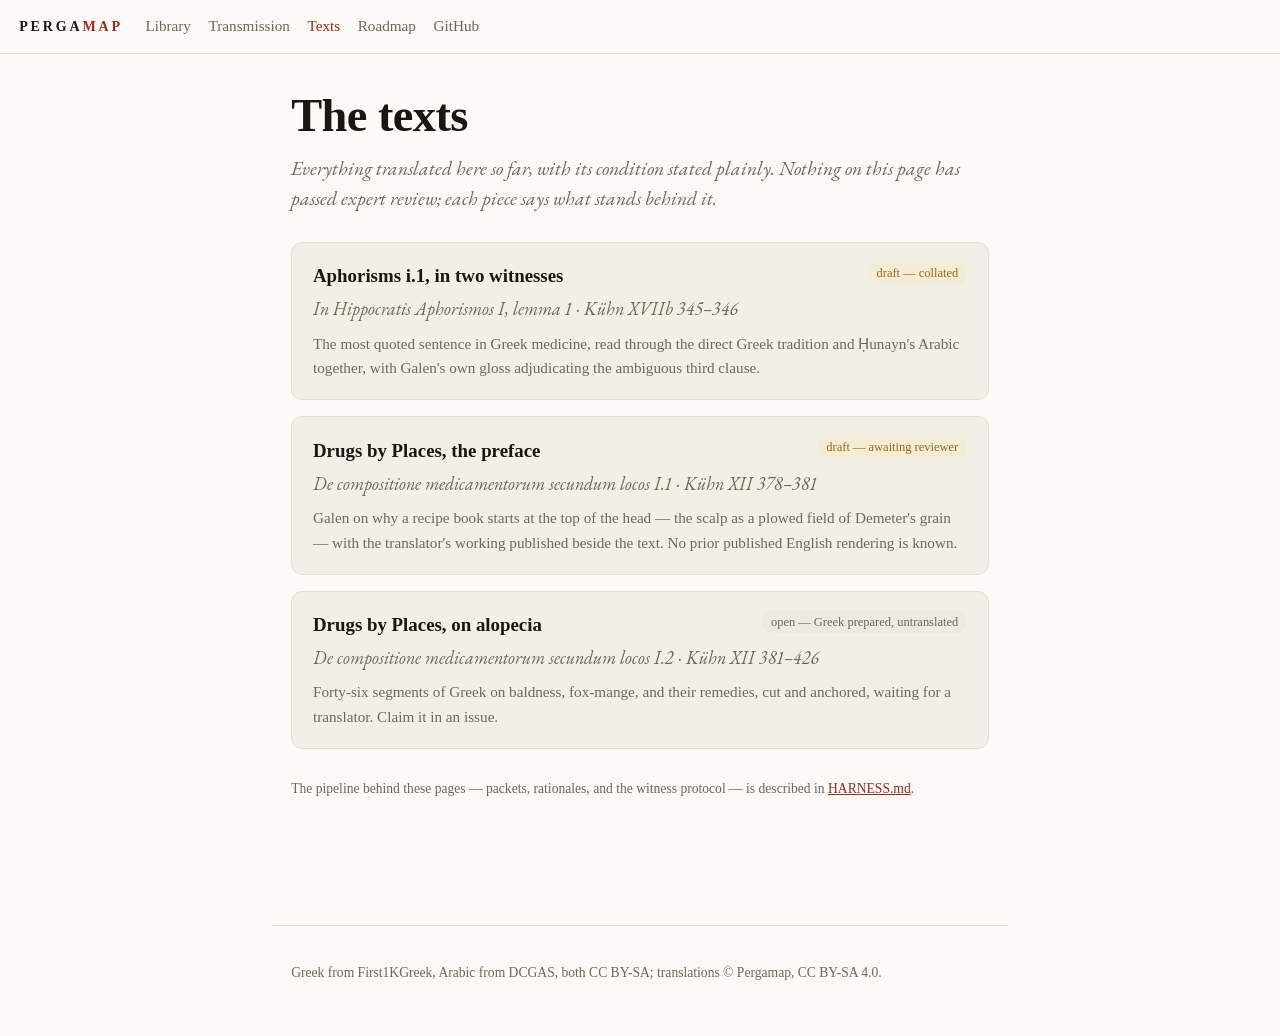
==== translations/index.html @ 4eed535f "The edition redesign: EB Garamond and Amiri, rubrication, the shelf, the margin apparatus, and one l" ====
<!DOCTYPE html>
<html lang="en">
<head>
<meta charset="utf-8">
<meta name="viewport" content="width=device-width, initial-scale=1">
<title>The texts — Pergamap</title>
<meta name="description" content="Every passage of Galen published on Pergamap: the collated Aphorisms verse and the source-pinned draft packets, each with its status stated plainly.">
<meta property="og:title" content="The texts — Pergamap">
<meta property="og:description" content="What has actually been translated here, and in what state.">
<meta property="og:type" content="website">
<meta property="og:site_name" content="Pergamap">
<link rel="canonical" href="https://pergamap.com/translations/">
<link rel="icon" href="/favicon.svg" type="image/svg+xml">
<link rel="stylesheet" href="../style.css">
</head>
<body>
<header class="site">
  <a class="brand" href="../index.html">Perga<span>map</span></a>
  <nav aria-label="Primary">
    <a href="../library.html">Library</a>
    <a href="../transmission.html">Transmission</a>
    <a href="index.html" class="here" aria-current="page">Texts</a>
    <a href="../roadmap.html">Roadmap</a>
    <a href="https://github.com/posix4e/pergamap">GitHub</a>
  </nav>
</header>
<main>
  <h1>The texts</h1>
  <p class="lead">Everything translated here so far, with its condition stated plainly. Nothing on this page has passed expert review; each piece says what stands behind it.</p>

  <div class="textlist">
    <a class="textcard" href="aphorisms-1-1.html">
      <span class="chip partial">draft — collated</span>
      <h3>Aphorisms i.1, in two witnesses</h3>
      <span class="lat">In Hippocratis Aphorismos I, lemma 1 · Kühn XVIIb 345–346</span>
      <p>The most quoted sentence in Greek medicine, read through the direct Greek tradition and Ḥunayn's Arabic together, with Galen's own gloss adjudicating the ambiguous third clause.</p>
    </a>
    <a class="textcard" href="chunk.html?id=cml-1-1">
      <span class="chip partial">draft — awaiting reviewer</span>
      <h3>Drugs by Places, the preface</h3>
      <span class="lat">De compositione medicamentorum secundum locos I.1 · Kühn XII 378–381</span>
      <p>Galen on why a recipe book starts at the top of the head — the scalp as a plowed field of Demeter's grain — with the translator's working published beside the text. No prior published English rendering is known.</p>
    </a>
    <a class="textcard" href="chunk.html?id=cml-1-2">
      <span class="chip unknown">open — Greek prepared, untranslated</span>
      <h3>Drugs by Places, on alopecia</h3>
      <span class="lat">De compositione medicamentorum secundum locos I.2 · Kühn XII 381–426</span>
      <p>Forty-six segments of Greek on baldness, fox-mange, and their remedies, cut and anchored, waiting for a translator. Claim it in an issue.</p>
    </a>
  </div>

  <p class="crumb">The pipeline behind these pages — packets, rationales, and the witness protocol — is described in <a href="https://github.com/posix4e/pergamap/blob/main/HARNESS.md">HARNESS.md</a>.</p>
</main>
<footer class="site">
  <p>Greek from First1KGreek, Arabic from DCGAS, both CC BY-SA; translations © Pergamap, CC BY-SA 4.0.</p>
</footer>
</body>
</html>
---- style.css ----
@font-face {
  font-family: 'Amiri';
  font-style: normal;
  font-weight: 400;
  font-display: swap;
  src: url('assets/fonts/Amiri-400-arabic.woff2') format('woff2');
  unicode-range: U+0600-06FF, U+0750-077F, U+0870-088E, U+0890-0891, U+0897-08E1, U+08E3-08FF, U+200C-200E, U+2010-2011, U+204F, U+2E41, U+FB50-FDFF, U+FE70-FE74, U+FE76-FEFC, U+102E0-102FB, U+10E60-10E7E, U+10EC2-10EC4, U+10EFC-10EFF, U+1EE00-1EE03, U+1EE05-1EE1F, U+1EE21-1EE22, U+1EE24, U+1EE27, U+1EE29-1EE32, U+1EE34-1EE37, U+1EE39, U+1EE3B, U+1EE42, U+1EE47, U+1EE49, U+1EE4B, U+1EE4D-1EE4F, U+1EE51-1EE52, U+1EE54, U+1EE57, U+1EE59, U+1EE5B, U+1EE5D, U+1EE5F, U+1EE61-1EE62, U+1EE64, U+1EE67-1EE6A, U+1EE6C-1EE72, U+1EE74-1EE77, U+1EE79-1EE7C, U+1EE7E, U+1EE80-1EE89, U+1EE8B-1EE9B, U+1EEA1-1EEA3, U+1EEA5-1EEA9, U+1EEAB-1EEBB, U+1EEF0-1EEF1;
}

@font-face {
  font-family: 'EB Garamond';
  font-style: italic;
  font-weight: 400;
  font-display: swap;
  src: url('assets/fonts/EBGaramond-400i-greek-ext.woff2') format('woff2');
  unicode-range: U+1F00-1FFF;
}

@font-face {
  font-family: 'EB Garamond';
  font-style: italic;
  font-weight: 400;
  font-display: swap;
  src: url('assets/fonts/EBGaramond-400i-greek.woff2') format('woff2');
  unicode-range: U+0370-0377, U+037A-037F, U+0384-038A, U+038C, U+038E-03A1, U+03A3-03FF;
}

@font-face {
  font-family: 'EB Garamond';
  font-style: italic;
  font-weight: 400;
  font-display: swap;
  src: url('assets/fonts/EBGaramond-400i-latin.woff2') format('woff2');
  unicode-range: U+0000-00FF, U+0131, U+0152-0153, U+02BB-02BC, U+02C6, U+02DA, U+02DC, U+0304, U+0308, U+0329, U+2000-206F, U+20AC, U+2122, U+2191, U+2193, U+2212, U+2215, U+FEFF, U+FFFD;
}

@font-face {
  font-family: 'EB Garamond';
  font-style: normal;
  font-weight: 400;
  font-display: swap;
  src: url('assets/fonts/EBGaramond-400-greek-ext.woff2') format('woff2');
  unicode-range: U+1F00-1FFF;
}

@font-face {
  font-family: 'EB Garamond';
  font-style: normal;
  font-weight: 400;
  font-display: swap;
  src: url('assets/fonts/EBGaramond-400-greek.woff2') format('woff2');
  unicode-range: U+0370-0377, U+037A-037F, U+0384-038A, U+038C, U+038E-03A1, U+03A3-03FF;
}

@font-face {
  font-family: 'EB Garamond';
  font-style: normal;
  font-weight: 400;
  font-display: swap;
  src: url('assets/fonts/EBGaramond-400-latin.woff2') format('woff2');
  unicode-range: U+0000-00FF, U+0131, U+0152-0153, U+02BB-02BC, U+02C6, U+02DA, U+02DC, U+0304, U+0308, U+0329, U+2000-206F, U+20AC, U+2122, U+2191, U+2193, U+2212, U+2215, U+FEFF, U+FFFD;
}

@font-face {
  font-family: 'EB Garamond';
  font-style: normal;
  font-weight: 500;
  font-display: swap;
  src: url('assets/fonts/EBGaramond-500-greek-ext.woff2') format('woff2');
  unicode-range: U+1F00-1FFF;
}

@font-face {
  font-family: 'EB Garamond';
  font-style: normal;
  font-weight: 500;
  font-display: swap;
  src: url('assets/fonts/EBGaramond-500-greek.woff2') format('woff2');
  unicode-range: U+0370-0377, U+037A-037F, U+0384-038A, U+038C, U+038E-03A1, U+03A3-03FF;
}

@font-face {
  font-family: 'EB Garamond';
  font-style: normal;
  font-weight: 500;
  font-display: swap;
  src: url('assets/fonts/EBGaramond-500-latin.woff2') format('woff2');
  unicode-range: U+0000-00FF, U+0131, U+0152-0153, U+02BB-02BC, U+02C6, U+02DA, U+02DC, U+0304, U+0308, U+0329, U+2000-206F, U+20AC, U+2122, U+2191, U+2193, U+2212, U+2215, U+FEFF, U+FFFD;
}

@font-face {
  font-family: 'EB Garamond';
  font-style: normal;
  font-weight: 600;
  font-display: swap;
  src: url('assets/fonts/EBGaramond-600-greek-ext.woff2') format('woff2');
  unicode-range: U+1F00-1FFF;
}

@font-face {
  font-family: 'EB Garamond';
  font-style: normal;
  font-weight: 600;
  font-display: swap;
  src: url('assets/fonts/EBGaramond-600-greek.woff2') format('woff2');
  unicode-range: U+0370-0377, U+037A-037F, U+0384-038A, U+038C, U+038E-03A1, U+03A3-03FF;
}

@font-face {
  font-family: 'EB Garamond';
  font-style: normal;
  font-weight: 600;
  font-display: swap;
  src: url('assets/fonts/EBGaramond-600-latin.woff2') format('woff2');
  unicode-range: U+0000-00FF, U+0131, U+0152-0153, U+02BB-02BC, U+02C6, U+02DA, U+02DC, U+0304, U+0308, U+0329, U+2000-206F, U+20AC, U+2122, U+2191, U+2193, U+2212, U+2215, U+FEFF, U+FFFD;
}
:root {
  --bg: #fbfaf6;
  --bg2: #f2efe7;
  --text: #1a1713;
  --muted: #6f6759;
  --accent: #9e2b1e;
  --accent-soft: #f6e3dd;
  --border: #e4dfd2;
  --good: #2c6e49;
  --good-soft: #e2efe7;
  --warn: #96690e;
  --warn-soft: #f5ecd7;
  --none: #9e2b1e;
  --none-soft: #f6e3dd;
  --unk: #6f6759;
  --unk-soft: #edeae1;
  --serif: 'EB Garamond', 'Iowan Old Style', Palatino, Georgia, serif;
  --sans: var(--sans);
  --arabic: 'Amiri', var(--arabic);
}
@media (prefers-color-scheme: dark) {
  :root {
    --bg: #1b1916;
    --bg2: #232019;
    --text: #e9e4da;
    --muted: #a39c8f;
    --accent: #e0785f;
    --accent-soft: #3a241e;
    --border: #38332a;
    --good: #7fc8a0;
    --good-soft: #22352b;
    --warn: #e0b45f;
    --warn-soft: #382f1c;
    --none: #e0785f;
    --none-soft: #3a241e;
    --unk: #a39c8f;
    --unk-soft: #2a2822;
  }
}
* { box-sizing: border-box; }
body {
  margin: 0;
  background: var(--bg);
  color: var(--text);
  font-family: var(--serif);
  line-height: 1.62;
  font-size: 18px;
  font-variant-numeric: oldstyle-nums proportional-nums;
  -webkit-font-smoothing: antialiased;
}
header.site {
  border-bottom: 1px solid var(--border);
  padding: 0.9rem 1.2rem;
  display: flex; flex-wrap: wrap; align-items: baseline; gap: 0.4rem 1.4rem;
}
header.site .brand {
  font-family: var(--serif); font-weight: 600; font-variant-caps: small-caps;
  letter-spacing: 0.14em; font-size: 1.28rem; line-height: 1;
  color: var(--text); text-decoration: none; text-transform: lowercase;
}
header.site .brand span { color: var(--accent); }
header.site nav { display: flex; flex-wrap: wrap; gap: 1.1rem; font-size: 0.95rem;
  font-family: var(--sans); }
header.site nav a { color: var(--muted); text-decoration: none; }
header.site nav a:hover, header.site nav a.here { color: var(--accent); }
a:focus-visible, button:focus-visible, input:focus-visible, summary:focus-visible {
  outline: 3px solid var(--accent); outline-offset: 3px;
}
main { max-width: 46rem; margin: 0 auto; padding: 2.2rem 1.2rem 4rem; }
main.wide { max-width: 72rem; }
h1 { font-size: clamp(2.1rem, 4.5vw, 2.9rem); font-weight: 550; line-height: 1.12; letter-spacing: -0.012em; margin: 0 0 0.7rem; text-wrap: balance; }
h2 { font-size: 1.45rem; font-weight: 560; line-height: 1.2; margin-top: 2.4rem; }
h3 { font-size: 1.1rem; }
a { color: var(--accent); }
p.lead { font-size: 1.22rem; font-style: italic; color: var(--muted); margin-top: 0; line-height: 1.55; text-wrap: pretty; }
.stats { display: grid; grid-template-columns: repeat(auto-fit, minmax(150px, 1fr)); gap: 0.8rem; margin: 1.8rem 0; }
.stat { background: var(--bg2); border: 1px solid var(--border); border-radius: 8px; padding: 0.9rem 1rem; }
.stat b { display: block; font-size: 1.7rem; line-height: 1.2; color: var(--accent); }
.stat span { font-size: 0.85rem; color: var(--muted);
  font-family: var(--sans); }
.card { background: var(--bg2); border: 1px solid var(--border); border-radius: 10px; padding: 1.2rem 1.4rem; margin: 1.4rem 0; }
.card h3 { margin-top: 0; }
.chip { display: inline-block; padding: 0.1rem 0.55rem; border-radius: 99px; font-size: 0.78rem;
  font-family: var(--sans); white-space: nowrap; }
.chip.none { background: var(--none-soft); color: var(--none); }
.chip.full { background: var(--good-soft); color: var(--good); }
.chip.partial { background: var(--warn-soft); color: var(--warn); }
.chip.unknown { background: var(--unk-soft); color: var(--unk); }
.conf { font-size: 0.72rem; color: var(--muted); font-family: var(--sans); }
/* corpus table */
.controls { display: flex; flex-wrap: wrap; gap: 0.6rem; margin: 1.2rem 0;
  font-family: var(--sans); }
.controls input[type=search] {
  flex: 1 1 220px; padding: 0.45rem 0.7rem; border: 1px solid var(--border); border-radius: 8px;
  background: var(--bg2); color: var(--text); font-size: 0.95rem;
}
.controls button {
  padding: 0.4rem 0.8rem; border: 1px solid var(--border); border-radius: 99px;
  background: var(--bg2); color: var(--muted); font-size: 0.85rem; cursor: pointer;
}
.controls button.on { background: var(--accent); border-color: var(--accent); color: var(--bg); }
.tablewrap { overflow: auto; max-height: 78vh; border: 1px solid var(--border); border-radius: 10px; }
table { border-collapse: collapse; width: 100%; min-width: 760px; font-size: 0.95rem; }
caption { text-align: left; padding: 0.7rem 0.9rem; color: var(--muted); background: var(--bg2);
  font-family: var(--sans); font-size: 0.85rem; }
th { position: sticky; top: 0; z-index: 2; text-align: left; font-family: var(--sans);
  font-size: 0.78rem; text-transform: uppercase; letter-spacing: 0.05em; color: var(--muted);
  padding: 0.7rem 0.9rem; border-bottom: 1px solid var(--border); background: var(--bg2); }
td { padding: 0.65rem 0.9rem; border-bottom: 1px solid var(--border); vertical-align: top; font-variant-numeric: tabular-nums lining-nums; }
tr:last-child td { border-bottom: none; }
tr.catalogue-highlight td { background: var(--accent-soft); }
td .lat { color: var(--muted); font-style: italic; font-size: 0.88rem; }
td .ref { color: var(--muted); font-size: 0.82rem; display: block; margin-top: 0.15rem; }
.bbaw-other { min-width: 22rem; color: var(--muted); font-size: 0.82rem; }
/* translation page */
.pair { display: grid; grid-template-columns: 1fr 1fr; gap: 1.2rem 2rem; margin: 1.6rem 0; }
@media (max-width: 720px) { .pair { grid-template-columns: 1fr; } }
.grc { font-size: 1.02rem; line-height: 1.75; }
.grc .kp { color: var(--accent); font-size: 0.75rem; font-family: var(--sans); user-select: none; }
.eng { line-height: 1.7; }
.notes li { margin-bottom: 0.7rem; }
.crumb { font-size: 0.85rem; color: var(--muted);
  font-family: var(--sans); }
footer.site { border-top: 1px solid var(--border); margin-top: 3rem; padding: 1.4rem 1.2rem 2.4rem;
  color: var(--muted); font-size: 0.85rem; max-width: 46rem; margin-left: auto; margin-right: auto; }
.notice { border-left: 3px solid var(--accent); padding: 0.2rem 0 0.2rem 1rem; color: var(--muted); margin: 1.6rem 0; }
.medical-warning { background: var(--warn-soft); border-color: var(--warn); color: var(--text); padding: 0.65rem 1rem; }
.medical-warning p { margin: 0; }
.error { color: var(--none); }
.feature { background: var(--bg2); border: 1px solid var(--border); border-radius: 12px; padding: 1.4rem 1.6rem; margin: 2rem 0; }
.feature-kicker { font-family: var(--sans);
  font-size: 0.78rem; text-transform: uppercase; letter-spacing: 0.08em; color: var(--accent); margin: 0 0 0.2rem; }
.feature-h { margin: 0 0 0.7rem; font-size: 1.4rem; line-height: 1.25; }
.feature p { margin: 0.6rem 0 0; }
details.trace { margin: 0.4rem 0 0; font-size: 0.88rem; color: var(--muted); }
details.trace summary { cursor: pointer; color: var(--accent);
  font-family: var(--sans); font-size: 0.8rem; }
details.trace div { border-left: 3px solid var(--border); padding: 0.3rem 0 0.3rem 0.9rem;
  margin-top: 0.4rem; white-space: pre-wrap; }
.eng .todo { color: var(--muted); font-style: italic; }
.seg-note { font-size: 0.88rem; color: var(--muted); margin-top: 0.4rem; }
.witnesses { display: grid; grid-template-columns: 1fr 1fr; gap: 1.2rem 1.6rem; margin: 1.6rem 0; }
@media (max-width: 720px) { .witnesses { grid-template-columns: 1fr; } }
.wit { background: var(--bg2); border: 1px solid var(--border); border-radius: 10px; padding: 1rem 1.2rem; }
.wit h3 { margin: 0 0 0.2rem; font-size: 1rem; }
.wit .prov, .prov { font-size: 0.8rem; color: var(--muted);
  font-family: var(--sans); margin-bottom: 0.7rem; }
.grc, .ara { font-size: 1.12rem; line-height: 1.8; }
.ara { font-size: 1.28rem; line-height: 2.05; }
.ara { direction: rtl; text-align: right; font-family: var(--arabic); }
.translit { font-size: 0.9rem; color: var(--muted); font-style: italic; margin-top: 0.5rem; line-height: 1.6; }
.verdict { background: var(--accent-soft); border-left: 3px solid var(--accent); border-radius: 0 8px 8px 0; padding: 1rem 1.2rem; margin: 1.8rem 0; }
.translation-label { margin-bottom: 0.3rem; }
.eng-final { font-size: 1.25rem; line-height: 1.7; margin: 0.4rem 0; }
.crux { background: var(--good-soft); border: 1px solid var(--border); border-radius: 10px; padding: 1rem 1.2rem; margin: 1.4rem 0; }
.crux b { color: var(--good); }

/* transmission map */
main.map-page { max-width: 92rem; }
.map-page > h1 { font-size: clamp(2.35rem, 5vw, 4.6rem); max-width: 13ch; letter-spacing: -0.035em; }
.map-page > .lead { max-width: 65rem; }
.eyebrow, .context-relation {
  margin: 0 0 0.35rem; color: var(--accent); font: 700 0.72rem/1.3 var(--sans);
  letter-spacing: 0.11em; text-transform: uppercase;
}
.map-stats { max-width: 68rem; }
.map-key {
  display: flex; flex-wrap: wrap; gap: 0.65rem 1.35rem; align-items: center; margin: 1.2rem 0 1.8rem;
  color: var(--muted); font: 0.78rem/1.4 var(--sans);
}
.map-key span { display: inline-flex; align-items: center; gap: 0.45rem; }
.key-line { width: 2.2rem; border-top: 2px solid var(--accent); }
.key-line.uncertainty { border-top-style: dashed; }
.key-line.influence { border-top-style: dashed; border-color: var(--muted); }
.key-dot { width: 0.65rem; height: 0.65rem; border-radius: 50%; background: var(--good); }
.map-explorer {
  margin: 2rem 0 3.5rem; border: 1px solid var(--border); border-radius: 16px; background: var(--bg2); overflow: hidden;
  box-shadow: 0 18px 60px color-mix(in srgb, var(--text) 7%, transparent);
}
.map-controls {
  display: grid; grid-template-columns: minmax(15rem, 1fr) minmax(15rem, 1.2fr); gap: 0.55rem 1.5rem; align-items: end;
  padding: 1.2rem 1.35rem; border-bottom: 1px solid var(--border); background: var(--bg);
}
.map-controls h2 { margin: 0; }
.map-controls p { margin: 0.2rem 0 0; }
.search-label { color: var(--muted); font: 600 0.78rem/1.2 var(--sans); }
.map-controls input[type=search] {
  grid-column: 2; width: 100%; padding: 0.68rem 0.8rem; border: 1px solid var(--border); border-radius: 9px;
  background: var(--bg2); color: var(--text); font-size: 1rem;
}
.controls.compact { grid-column: 1 / -1; margin: 0.35rem 0 0; }
.map-workspace { display: grid; grid-template-columns: minmax(16rem, 20rem) minmax(0, 1fr); min-height: 42rem; }
.map-index { border-right: 1px solid var(--border); background: var(--bg); }
.map-list { max-height: 52rem; overflow-y: auto; padding: 0.65rem; scrollbar-color: var(--border) transparent; }
.map-list-item {
  display: block; width: 100%; padding: 0.72rem 0.75rem; border: 1px solid transparent; border-radius: 9px; text-align: left;
  background: transparent; color: var(--text); cursor: pointer; font: inherit;
}
.map-list-item:hover { background: var(--bg2); border-color: var(--border); }
.map-list-item.selected { background: var(--accent-soft); border-color: color-mix(in srgb, var(--accent) 38%, var(--border)); }
.map-list-item strong { display: block; font-size: 0.92rem; line-height: 1.25; }
.map-list-latin { display: block; margin-top: 0.12rem; color: var(--muted); font-size: 0.78rem; font-style: italic; line-height: 1.3; }
.map-list-badges { display: flex; flex-wrap: wrap; gap: 0.3rem; margin-top: 0.45rem; }
.mini-badge, .local-marker {
  display: inline-flex; width: fit-content; padding: 0.08rem 0.42rem; border-radius: 99px; color: var(--muted); background: var(--unk-soft);
  font: 600 0.65rem/1.4 var(--sans);
}
.mini-badge.arabic { color: var(--accent); background: var(--accent-soft); }
.mini-badge.later { color: var(--good); background: var(--good-soft); }
.mini-badge.quiet { font-weight: 400; }
.empty-map { padding: 0.8rem; color: var(--muted); font-size: 0.9rem; }
.map-branch { min-width: 0; padding: 1.35rem; }
.branch-heading { display: flex; justify-content: space-between; gap: 1rem 2rem; align-items: flex-start; }
.branch-heading h2 { margin: 0; font-size: clamp(1.45rem, 3vw, 2.15rem); }
.branch-subtitle { margin: 0.35rem 0 0; color: var(--muted); font-style: italic; }
.branch-links, .detail-links { display: flex; flex-wrap: wrap; gap: 0.45rem 0.75rem; }
.branch-links { justify-content: flex-end; }
.branch-links a, .detail-links a {
  display: inline-flex; padding: 0.32rem 0.58rem; border: 1px solid var(--border); border-radius: 7px; background: var(--bg);
  font: 600 0.72rem/1.35 var(--sans); text-decoration: none;
}
.transmission-caveat {
  margin: 1.15rem 0 0; padding: 0.75rem 0.9rem; border-left: 4px solid var(--warn); border-radius: 0 8px 8px 0;
  background: var(--warn-soft); color: var(--text); font-size: 0.84rem; line-height: 1.5;
}
.tree-stages {
  display: grid; grid-template-columns: minmax(8rem, 0.75fr) minmax(9rem, 0.9fr) minmax(14rem, 1.35fr) minmax(10rem, 1fr);
  grid-template-areas: "source composition tradition empty" "source composition arabic later";
  gap: 1.1rem 1.25rem; margin-top: 1.7rem; align-items: start;
}
.tree-stage { position: relative; min-width: 0; }
.stage-source { grid-area: source; }
.stage-composition { grid-area: composition; align-self: stretch; }
.stage-tradition { grid-area: tradition; }
.stage-arabic { grid-area: arabic; }
.stage-later { grid-area: later; }
.stage-composition::before, .stage-tradition::before, .stage-arabic::before, .stage-later::before {
  content: ""; position: absolute; left: -1.25rem; top: 2.5rem; width: 1.25rem; border-top: 2px solid var(--accent);
}
.stage-composition::after {
  content: ""; position: absolute; right: -0.65rem; top: 2.5rem; height: calc(50% + 1.25rem); border-right: 2px solid var(--accent);
}
.stage-tradition::before, .stage-arabic::before { left: -1.9rem; width: 1.9rem; }
.stage-arabic::before { border-top-style: dashed; }
.tree-stage > header { min-height: 3.5rem; padding-bottom: 0.7rem; border-bottom: 1px solid var(--border); }
.tree-stage > header span { display: block; color: var(--muted); font: 0.68rem/1.2 var(--sans); }
.tree-stage > header b { font-size: 0.93rem; }
.tree-nodes { position: relative; display: grid; gap: 0.72rem; padding-top: 0.85rem; }
.tree-nodes:has(.tree-node:nth-child(2))::before {
  content: ""; position: absolute; left: -0.52rem; top: 1.55rem; bottom: 1.55rem; border-left: 1px solid var(--accent);
}
.tree-node {
  position: relative; display: flex; flex-direction: column; gap: 0.2rem; width: 100%; min-height: 6.4rem; padding: 0.78rem;
  border: 1px solid var(--border); border-radius: 10px; text-align: left; background: var(--bg); color: var(--text); cursor: pointer;
  font: inherit; box-shadow: 0 4px 18px color-mix(in srgb, var(--text) 5%, transparent);
}
.tree-node::before { content: ""; position: absolute; left: -0.53rem; top: 50%; width: 0.53rem; border-top: 1px solid var(--accent); }
.tree-node:hover { border-color: var(--accent); transform: translateY(-1px); }
.tree-node.selected { border-color: var(--accent); box-shadow: 0 0 0 2px var(--accent-soft); }
.tree-node.arabic { border-left: 4px solid var(--accent); }
.tree-node.route-uncertain { border-top-style: dashed; border-right-style: dashed; border-bottom-style: dashed; }
.tree-node.route-uncertain::before { border-top-style: dashed; }
.tree-node.hebrew { border-left: 4px solid var(--warn); }
.tree-node.latin { border-left: 4px solid var(--good); }
.tree-node.english, .tree-node.german, .tree-node.multilingual { border-left: 4px solid var(--muted); }
.tree-relation { color: var(--accent); font: 700 0.63rem/1.2 var(--sans); text-transform: uppercase; letter-spacing: 0.06em; }
.tree-node strong { font-size: 0.92rem; line-height: 1.25; }
.tree-subtitle { color: var(--muted); font-size: 0.74rem; line-height: 1.3; }
.tree-route {
  margin-top: 0.25rem; padding: 0.3rem 0.4rem; border-radius: 5px; background: var(--accent-soft); color: var(--accent);
  font: 700 0.65rem/1.35 var(--sans);
}
.local-marker { margin-top: auto; color: var(--good); background: var(--good-soft); }
.tree-empty { margin: 0; padding: 0.78rem; border: 1px dashed var(--border); border-radius: 10px; color: var(--muted); font-size: 0.76rem; line-height: 1.4; }
.node-detail {
  display: grid; grid-template-columns: minmax(11rem, 0.7fr) minmax(18rem, 1.6fr) minmax(12rem, 1fr); gap: 0.7rem 1.2rem;
  margin-top: 1.5rem; padding: 1rem 1.15rem; border: 1px solid var(--border); border-radius: 11px; background: var(--bg);
}
.node-detail .eyebrow { grid-column: 1; margin: 0; }
.node-detail h3 { grid-column: 1; margin: 0; }
.node-detail > p:not(.eyebrow) { grid-column: 2; grid-row: 1 / span 2; margin: 0; color: var(--muted); font-size: 0.88rem; }
.node-detail .detail-links { grid-column: 3; grid-row: 1 / span 2; align-content: start; }
.detail-primary { color: var(--bg) !important; background: var(--accent) !important; border-color: var(--accent) !important; }
.context-grid { display: grid; grid-template-columns: repeat(4, minmax(0, 1fr)); gap: 0.85rem; margin: 1.2rem 0 2.5rem; }
.context-card { position: relative; padding: 1rem 1.05rem 1.1rem; border: 1px dashed var(--muted); border-radius: 11px; background: var(--bg2); }
.context-card::before { content: ""; display: block; width: 2.4rem; margin: -1.15rem 0 0.8rem; border-top: 2px dashed var(--muted); }
.context-card h3 { margin: 0; }
.context-card p { font-size: 0.86rem; }
.context-card .context-date { margin: 0.25rem 0 0.65rem; color: var(--muted); font: 0.72rem/1.4 var(--sans); }
.source-grid { display: grid; grid-template-columns: repeat(auto-fit, minmax(15rem, 1fr)); gap: 0.65rem; margin-top: 1rem; }
.source-card { display: flex; flex-direction: column; padding: 0.8rem 0.9rem; border: 1px solid var(--border); border-radius: 9px; background: var(--bg2); text-decoration: none; }
.source-card:hover { border-color: var(--accent); }
.source-card strong { color: var(--text); font-size: 0.84rem; line-height: 1.35; }
.source-card span { margin-top: 0.25rem; color: var(--muted); font: 0.7rem/1.35 var(--sans); }

@media (max-width: 1100px) {
  .tree-stages { grid-template-columns: minmax(0, 1fr); grid-template-areas: "source" "composition" "tradition" "arabic" "later"; gap: 1rem; }
  .stage-composition::after { display: none; }
  .stage-composition::before, .stage-tradition::before, .stage-arabic::before, .stage-later::before {
    left: 1rem; top: -1rem; width: 0; height: 1rem; border-top: 0; border-left: 2px solid var(--accent);
  }
  .stage-arabic::before { border-left-style: dashed; }
  .context-grid { grid-template-columns: repeat(2, minmax(0, 1fr)); }
  .node-detail { grid-template-columns: 1fr 2fr; }
  .node-detail .detail-links { grid-column: 1 / -1; grid-row: auto; }
}
@media (max-width: 760px) {
  main.map-page { padding-top: 1.5rem; }
  .map-controls { grid-template-columns: 1fr; }
  .search-label, .map-controls input[type=search] { grid-column: 1; }
  .map-workspace { grid-template-columns: minmax(0, 1fr); }
  .map-index { border-right: 0; border-bottom: 1px solid var(--border); }
  .map-list { display: flex; gap: 0.5rem; max-height: none; overflow-x: auto; }
  .map-list-item { flex: 0 0 14rem; }
  .branch-heading { display: block; }
  .branch-links { justify-content: flex-start; margin-top: 0.8rem; }
  .node-detail { grid-template-columns: minmax(0, 1fr); }
  .node-detail .eyebrow, .node-detail h3, .node-detail > p:not(.eyebrow), .node-detail .detail-links { grid-column: 1; grid-row: auto; }
  .context-grid { grid-template-columns: 1fr; }
}

/* ---- reading apparatus: Kuhn anchors live in the margin on wide screens ---- */
.kp { color: var(--accent); font-family: var(--sans); font-variant-numeric: tabular-nums lining-nums; }
@media (min-width: 1180px) {
  main.apparatus { max-width: 52rem; }
  main.apparatus .pair, main.apparatus .grc { position: relative; }
  main.apparatus .kp {
    position: absolute; left: -5.6rem; width: 4.6rem; text-align: right;
    font-size: 0.72rem; letter-spacing: 0.02em; padding-top: 0.35em; user-select: none;
  }
}

/* ---- rubricated initial ---- */
.dropcap::first-letter {
  float: left; font-size: 3.1em; line-height: 0.82; padding: 0.04em 0.1em 0 0;
  color: var(--accent); font-weight: 500;
}

/* ---- asterismos divider ---- */
.divider { border: 0; margin: 2.6rem auto 2.2rem; text-align: center; }
.divider::before { content: "\2042"; color: var(--muted); font-size: 1.1rem; letter-spacing: 0.4em; }

/* ---- the shelf: one spine per work ---- */
.shelf-wrap { margin: 2rem 0 0.6rem; }
@media (min-width: 1080px) {
  .shelf-wrap { margin-left: -6rem; margin-right: -6rem; }
}
.shelf {
  display: flex; align-items: flex-end; gap: 2px; flex-wrap: wrap;
  padding: 0 0.2rem 0.55rem; border-bottom: 3px solid var(--text); min-height: 96px;
}
.spine {
  display: inline-block; width: 6px; border-radius: 1.5px 1.5px 0 0;
  background: var(--unk); opacity: 0.92; cursor: pointer;
  transition: transform 120ms ease, opacity 120ms ease;
}
.spine.none { background: var(--accent); }
.spine.partial { background: var(--warn); }
.spine.full { background: var(--good); }
.spine.unknown { background: var(--unk); opacity: 0.55; }
.spine:hover, .spine:focus-visible { transform: translateY(-5px); opacity: 1; }
.shelf-legend {
  display: flex; flex-wrap: wrap; gap: 0.4rem 1.3rem; margin-top: 0.7rem;
  color: var(--muted); font-family: var(--sans); font-size: 0.82rem;
}
.shelf-legend span { display: inline-flex; align-items: center; gap: 0.45rem; }
.shelf-legend i { width: 0.62rem; height: 0.62rem; border-radius: 2px; }
.shelf-legend .k-none { background: var(--accent); }
.shelf-legend .k-partial { background: var(--warn); }
.shelf-legend .k-full { background: var(--good); }
.shelf-legend .k-unknown { background: var(--unk); opacity: 0.55; }
.shelf-caption { margin-top: 1rem; font-size: 1.05rem; }
.shelf-caption b { color: var(--accent); font-weight: 600; }

/* ---- library view tabs ---- */
.viewtabs {
  display: flex; flex-wrap: wrap; gap: 0.4rem; margin: 1.4rem 0 1.6rem;
  border-bottom: 1px solid var(--border); font-family: var(--sans);
}
.viewtabs a {
  padding: 0.5rem 0.95rem 0.6rem; color: var(--muted); text-decoration: none;
  border: 1px solid transparent; border-bottom: 0; border-radius: 9px 9px 0 0;
  font-size: 0.95rem; margin-bottom: -1px;
}
.viewtabs a:hover { color: var(--accent); }
.viewtabs a[aria-selected="true"] {
  color: var(--accent); background: var(--bg); border-color: var(--border);
  border-bottom: 1px solid var(--bg); font-weight: 600;
}
.view[hidden] { display: none; }

/* ---- texts index ---- */
.textlist { display: grid; gap: 1rem; margin: 1.8rem 0; }
.textcard {
  display: block; padding: 1.15rem 1.3rem; border: 1px solid var(--border); border-radius: 11px;
  background: var(--bg2); text-decoration: none; color: var(--text);
}
.textcard:hover { border-color: var(--accent); }
.textcard h3 { margin: 0 0 0.15rem; font-size: 1.18rem; }
.textcard .lat { font-style: italic; color: var(--muted); }
.textcard p { margin: 0.45rem 0 0; color: var(--muted); font-size: 0.95rem; }
.textcard .chip { float: right; margin-left: 0.8rem; }

/* ---- colophon ---- */
.colophon {
  margin-top: 1.1rem; padding-top: 1rem; border-top: 1px solid var(--border);
  font-family: var(--serif); font-style: italic; font-size: 0.92rem;
}
.colophon::before { content: "\2766"; font-style: normal; color: var(--accent); margin-right: 0.55rem; }

@media (prefers-reduced-motion: reduce) {
  .spine, .tree-node { transition: none; }
  .spine:hover { transform: none; }
}
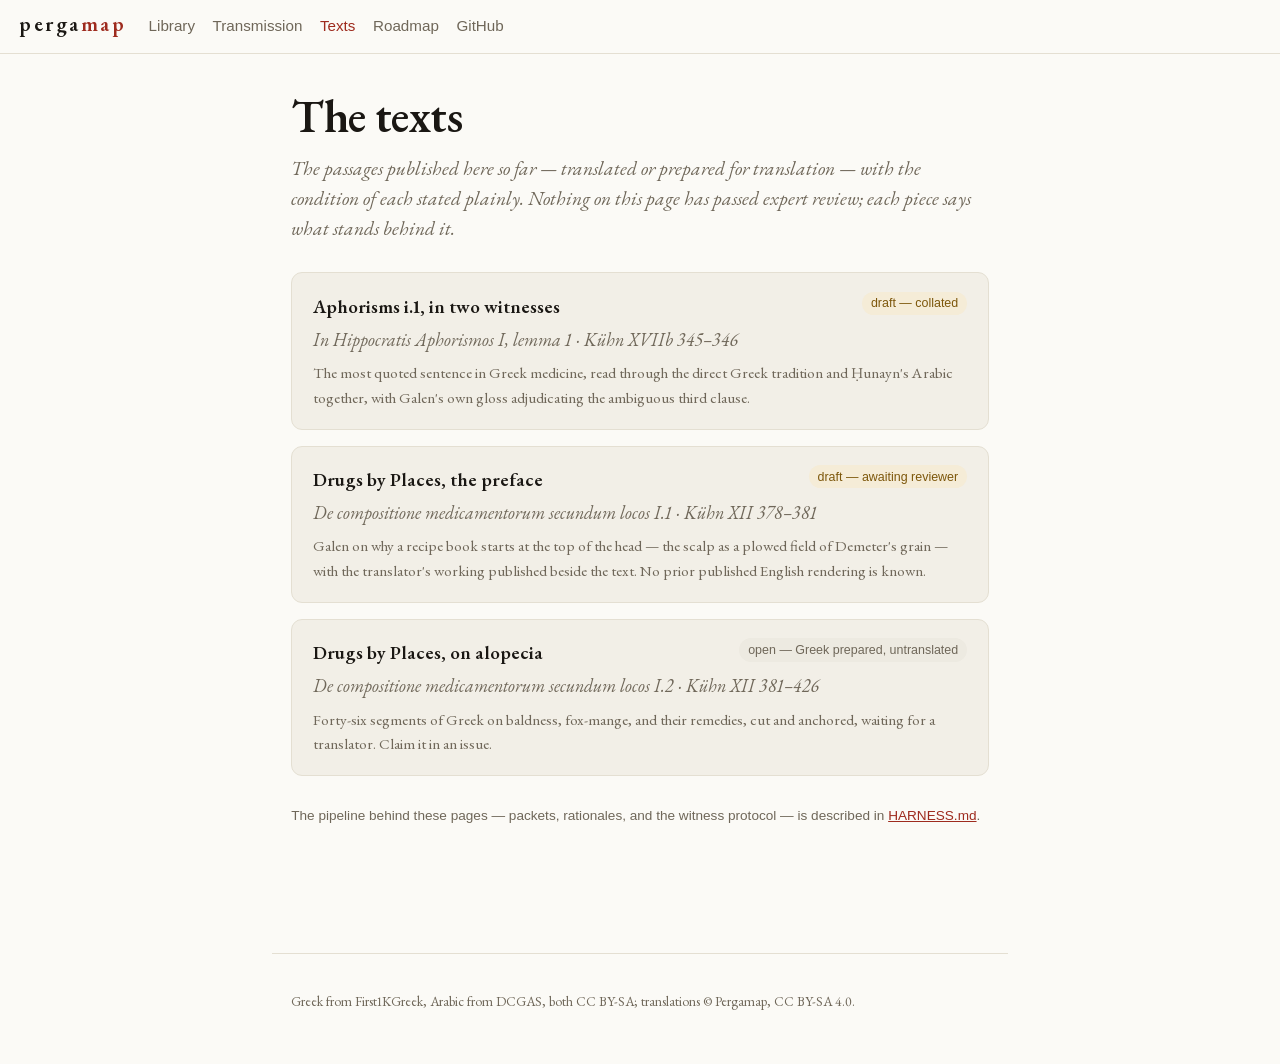
==== commit 71c377d0: "Review fixes: real font weights and stacks, retraction-consistent homepage, precise zcorner claims, " ====
--- a/translations/index.html
+++ b/translations/index.html
@@ -26,7 +26,7 @@
 </header>
 <main>
   <h1>The texts</h1>
-  <p class="lead">Everything translated here so far, with its condition stated plainly. Nothing on this page has passed expert review; each piece says what stands behind it.</p>
+  <p class="lead">The passages published here so far — translated or prepared for translation — with the condition of each stated plainly. Nothing on this page has passed expert review; each piece says what stands behind it.</p>
 
   <div class="textlist">
     <a class="textcard" href="aphorisms-1-1.html">
--- a/style.css
+++ b/style.css
@@ -1,3 +1,131 @@
+@font-face {
+  font-family: 'EB Garamond';
+  font-style: normal;
+  font-weight: 400;
+  font-display: swap;
+  src: url('assets/fonts/EBGaramond-400-greek-ext.woff2') format('woff2');
+  unicode-range: U+1F00-1FFF;
+}
+@font-face {
+  font-family: 'EB Garamond';
+  font-style: normal;
+  font-weight: 400;
+  font-display: swap;
+  src: url('assets/fonts/EBGaramond-400-greek.woff2') format('woff2');
+  unicode-range: U+0370-0377, U+037A-037F, U+0384-038A, U+038C, U+038E-03A1, U+03A3-03FF;
+}
+@font-face {
+  font-family: 'EB Garamond';
+  font-style: normal;
+  font-weight: 400;
+  font-display: swap;
+  src: url('assets/fonts/EBGaramond-400-latin-ext.woff2') format('woff2');
+  unicode-range: U+0100-02BA, U+02BD-02C5, U+02C7-02CC, U+02CE-02D7, U+02DD-02FF, U+0304, U+0308, U+0329, U+1D00-1DBF, U+1E00-1E9F, U+1EF2-1EFF, U+2020, U+20A0-20AB, U+20AD-20C0, U+2113, U+2C60-2C7F, U+A720-A7FF;
+}
+@font-face {
+  font-family: 'EB Garamond';
+  font-style: normal;
+  font-weight: 400;
+  font-display: swap;
+  src: url('assets/fonts/EBGaramond-400-latin.woff2') format('woff2');
+  unicode-range: U+0000-00FF, U+0131, U+0152-0153, U+02BB-02BC, U+02C6, U+02DA, U+02DC, U+0304, U+0308, U+0329, U+2000-206F, U+20AC, U+2122, U+2191, U+2193, U+2212, U+2215, U+FEFF, U+FFFD;
+}
+@font-face {
+  font-family: 'EB Garamond';
+  font-style: normal;
+  font-weight: 500;
+  font-display: swap;
+  src: url('assets/fonts/EBGaramond-500-greek-ext.woff2') format('woff2');
+  unicode-range: U+1F00-1FFF;
+}
+@font-face {
+  font-family: 'EB Garamond';
+  font-style: normal;
+  font-weight: 500;
+  font-display: swap;
+  src: url('assets/fonts/EBGaramond-500-greek.woff2') format('woff2');
+  unicode-range: U+0370-0377, U+037A-037F, U+0384-038A, U+038C, U+038E-03A1, U+03A3-03FF;
+}
+@font-face {
+  font-family: 'EB Garamond';
+  font-style: normal;
+  font-weight: 500;
+  font-display: swap;
+  src: url('assets/fonts/EBGaramond-500-latin-ext.woff2') format('woff2');
+  unicode-range: U+0100-02BA, U+02BD-02C5, U+02C7-02CC, U+02CE-02D7, U+02DD-02FF, U+0304, U+0308, U+0329, U+1D00-1DBF, U+1E00-1E9F, U+1EF2-1EFF, U+2020, U+20A0-20AB, U+20AD-20C0, U+2113, U+2C60-2C7F, U+A720-A7FF;
+}
+@font-face {
+  font-family: 'EB Garamond';
+  font-style: normal;
+  font-weight: 500;
+  font-display: swap;
+  src: url('assets/fonts/EBGaramond-500-latin.woff2') format('woff2');
+  unicode-range: U+0000-00FF, U+0131, U+0152-0153, U+02BB-02BC, U+02C6, U+02DA, U+02DC, U+0304, U+0308, U+0329, U+2000-206F, U+20AC, U+2122, U+2191, U+2193, U+2212, U+2215, U+FEFF, U+FFFD;
+}
+@font-face {
+  font-family: 'EB Garamond';
+  font-style: normal;
+  font-weight: 600;
+  font-display: swap;
+  src: url('assets/fonts/EBGaramond-600-greek-ext.woff2') format('woff2');
+  unicode-range: U+1F00-1FFF;
+}
+@font-face {
+  font-family: 'EB Garamond';
+  font-style: normal;
+  font-weight: 600;
+  font-display: swap;
+  src: url('assets/fonts/EBGaramond-600-greek.woff2') format('woff2');
+  unicode-range: U+0370-0377, U+037A-037F, U+0384-038A, U+038C, U+038E-03A1, U+03A3-03FF;
+}
+@font-face {
+  font-family: 'EB Garamond';
+  font-style: normal;
+  font-weight: 600;
+  font-display: swap;
+  src: url('assets/fonts/EBGaramond-600-latin-ext.woff2') format('woff2');
+  unicode-range: U+0100-02BA, U+02BD-02C5, U+02C7-02CC, U+02CE-02D7, U+02DD-02FF, U+0304, U+0308, U+0329, U+1D00-1DBF, U+1E00-1E9F, U+1EF2-1EFF, U+2020, U+20A0-20AB, U+20AD-20C0, U+2113, U+2C60-2C7F, U+A720-A7FF;
+}
+@font-face {
+  font-family: 'EB Garamond';
+  font-style: normal;
+  font-weight: 600;
+  font-display: swap;
+  src: url('assets/fonts/EBGaramond-600-latin.woff2') format('woff2');
+  unicode-range: U+0000-00FF, U+0131, U+0152-0153, U+02BB-02BC, U+02C6, U+02DA, U+02DC, U+0304, U+0308, U+0329, U+2000-206F, U+20AC, U+2122, U+2191, U+2193, U+2212, U+2215, U+FEFF, U+FFFD;
+}
+@font-face {
+  font-family: 'EB Garamond';
+  font-style: italic;
+  font-weight: 400;
+  font-display: swap;
+  src: url('assets/fonts/EBGaramond-400i-greek-ext.woff2') format('woff2');
+  unicode-range: U+1F00-1FFF;
+}
+@font-face {
+  font-family: 'EB Garamond';
+  font-style: italic;
+  font-weight: 400;
+  font-display: swap;
+  src: url('assets/fonts/EBGaramond-400i-greek.woff2') format('woff2');
+  unicode-range: U+0370-0377, U+037A-037F, U+0384-038A, U+038C, U+038E-03A1, U+03A3-03FF;
+}
+@font-face {
+  font-family: 'EB Garamond';
+  font-style: italic;
+  font-weight: 400;
+  font-display: swap;
+  src: url('assets/fonts/EBGaramond-400i-latin-ext.woff2') format('woff2');
+  unicode-range: U+0100-02BA, U+02BD-02C5, U+02C7-02CC, U+02CE-02D7, U+02DD-02FF, U+0304, U+0308, U+0329, U+1D00-1DBF, U+1E00-1E9F, U+1EF2-1EFF, U+2020, U+20A0-20AB, U+20AD-20C0, U+2113, U+2C60-2C7F, U+A720-A7FF;
+}
+@font-face {
+  font-family: 'EB Garamond';
+  font-style: italic;
+  font-weight: 400;
+  font-display: swap;
+  src: url('assets/fonts/EBGaramond-400i-latin.woff2') format('woff2');
+  unicode-range: U+0000-00FF, U+0131, U+0152-0153, U+02BB-02BC, U+02C6, U+02DA, U+02DC, U+0304, U+0308, U+0329, U+2000-206F, U+20AC, U+2122, U+2191, U+2193, U+2212, U+2215, U+FEFF, U+FFFD;
+}
 @font-face {
   font-family: 'Amiri';
   font-style: normal;
@@ -6,113 +134,13 @@
   src: url('assets/fonts/Amiri-400-arabic.woff2') format('woff2');
   unicode-range: U+0600-06FF, U+0750-077F, U+0870-088E, U+0890-0891, U+0897-08E1, U+08E3-08FF, U+200C-200E, U+2010-2011, U+204F, U+2E41, U+FB50-FDFF, U+FE70-FE74, U+FE76-FEFC, U+102E0-102FB, U+10E60-10E7E, U+10EC2-10EC4, U+10EFC-10EFF, U+1EE00-1EE03, U+1EE05-1EE1F, U+1EE21-1EE22, U+1EE24, U+1EE27, U+1EE29-1EE32, U+1EE34-1EE37, U+1EE39, U+1EE3B, U+1EE42, U+1EE47, U+1EE49, U+1EE4B, U+1EE4D-1EE4F, U+1EE51-1EE52, U+1EE54, U+1EE57, U+1EE59, U+1EE5B, U+1EE5D, U+1EE5F, U+1EE61-1EE62, U+1EE64, U+1EE67-1EE6A, U+1EE6C-1EE72, U+1EE74-1EE77, U+1EE79-1EE7C, U+1EE7E, U+1EE80-1EE89, U+1EE8B-1EE9B, U+1EEA1-1EEA3, U+1EEA5-1EEA9, U+1EEAB-1EEBB, U+1EEF0-1EEF1;
 }
-
-@font-face {
-  font-family: 'EB Garamond';
-  font-style: italic;
-  font-weight: 400;
-  font-display: swap;
-  src: url('assets/fonts/EBGaramond-400i-greek-ext.woff2') format('woff2');
-  unicode-range: U+1F00-1FFF;
-}
-
-@font-face {
-  font-family: 'EB Garamond';
-  font-style: italic;
-  font-weight: 400;
-  font-display: swap;
-  src: url('assets/fonts/EBGaramond-400i-greek.woff2') format('woff2');
-  unicode-range: U+0370-0377, U+037A-037F, U+0384-038A, U+038C, U+038E-03A1, U+03A3-03FF;
-}
-
-@font-face {
-  font-family: 'EB Garamond';
-  font-style: italic;
-  font-weight: 400;
-  font-display: swap;
-  src: url('assets/fonts/EBGaramond-400i-latin.woff2') format('woff2');
-  unicode-range: U+0000-00FF, U+0131, U+0152-0153, U+02BB-02BC, U+02C6, U+02DA, U+02DC, U+0304, U+0308, U+0329, U+2000-206F, U+20AC, U+2122, U+2191, U+2193, U+2212, U+2215, U+FEFF, U+FFFD;
-}
-
-@font-face {
-  font-family: 'EB Garamond';
-  font-style: normal;
-  font-weight: 400;
-  font-display: swap;
-  src: url('assets/fonts/EBGaramond-400-greek-ext.woff2') format('woff2');
-  unicode-range: U+1F00-1FFF;
-}
-
-@font-face {
-  font-family: 'EB Garamond';
-  font-style: normal;
-  font-weight: 400;
-  font-display: swap;
-  src: url('assets/fonts/EBGaramond-400-greek.woff2') format('woff2');
-  unicode-range: U+0370-0377, U+037A-037F, U+0384-038A, U+038C, U+038E-03A1, U+03A3-03FF;
-}
-
-@font-face {
-  font-family: 'EB Garamond';
-  font-style: normal;
-  font-weight: 400;
-  font-display: swap;
-  src: url('assets/fonts/EBGaramond-400-latin.woff2') format('woff2');
-  unicode-range: U+0000-00FF, U+0131, U+0152-0153, U+02BB-02BC, U+02C6, U+02DA, U+02DC, U+0304, U+0308, U+0329, U+2000-206F, U+20AC, U+2122, U+2191, U+2193, U+2212, U+2215, U+FEFF, U+FFFD;
-}
-
-@font-face {
-  font-family: 'EB Garamond';
-  font-style: normal;
-  font-weight: 500;
-  font-display: swap;
-  src: url('assets/fonts/EBGaramond-500-greek-ext.woff2') format('woff2');
-  unicode-range: U+1F00-1FFF;
-}
-
-@font-face {
-  font-family: 'EB Garamond';
-  font-style: normal;
-  font-weight: 500;
-  font-display: swap;
-  src: url('assets/fonts/EBGaramond-500-greek.woff2') format('woff2');
-  unicode-range: U+0370-0377, U+037A-037F, U+0384-038A, U+038C, U+038E-03A1, U+03A3-03FF;
-}
-
-@font-face {
-  font-family: 'EB Garamond';
-  font-style: normal;
-  font-weight: 500;
-  font-display: swap;
-  src: url('assets/fonts/EBGaramond-500-latin.woff2') format('woff2');
-  unicode-range: U+0000-00FF, U+0131, U+0152-0153, U+02BB-02BC, U+02C6, U+02DA, U+02DC, U+0304, U+0308, U+0329, U+2000-206F, U+20AC, U+2122, U+2191, U+2193, U+2212, U+2215, U+FEFF, U+FFFD;
-}
-
-@font-face {
-  font-family: 'EB Garamond';
-  font-style: normal;
-  font-weight: 600;
-  font-display: swap;
-  src: url('assets/fonts/EBGaramond-600-greek-ext.woff2') format('woff2');
-  unicode-range: U+1F00-1FFF;
-}
-
-@font-face {
-  font-family: 'EB Garamond';
-  font-style: normal;
-  font-weight: 600;
-  font-display: swap;
-  src: url('assets/fonts/EBGaramond-600-greek.woff2') format('woff2');
-  unicode-range: U+0370-0377, U+037A-037F, U+0384-038A, U+038C, U+038E-03A1, U+03A3-03FF;
-}
-
-@font-face {
-  font-family: 'EB Garamond';
-  font-style: normal;
-  font-weight: 600;
-  font-display: swap;
-  src: url('assets/fonts/EBGaramond-600-latin.woff2') format('woff2');
-  unicode-range: U+0000-00FF, U+0131, U+0152-0153, U+02BB-02BC, U+02C6, U+02DA, U+02DC, U+0304, U+0308, U+0329, U+2000-206F, U+20AC, U+2122, U+2191, U+2193, U+2212, U+2215, U+FEFF, U+FFFD;
+@font-face {
+  font-family: 'Amiri';
+  font-style: normal;
+  font-weight: 700;
+  font-display: swap;
+  src: url('assets/fonts/Amiri-700-arabic.woff2') format('woff2');
+  unicode-range: U+0600-06FF, U+0750-077F, U+0870-088E, U+0890-0891, U+0897-08E1, U+08E3-08FF, U+200C-200E, U+2010-2011, U+204F, U+2E41, U+FB50-FDFF, U+FE70-FE74, U+FE76-FEFC, U+102E0-102FB, U+10E60-10E7E, U+10EC2-10EC4, U+10EFC-10EFF, U+1EE00-1EE03, U+1EE05-1EE1F, U+1EE21-1EE22, U+1EE24, U+1EE27, U+1EE29-1EE32, U+1EE34-1EE37, U+1EE39, U+1EE3B, U+1EE42, U+1EE47, U+1EE49, U+1EE4B, U+1EE4D-1EE4F, U+1EE51-1EE52, U+1EE54, U+1EE57, U+1EE59, U+1EE5B, U+1EE5D, U+1EE5F, U+1EE61-1EE62, U+1EE64, U+1EE67-1EE6A, U+1EE6C-1EE72, U+1EE74-1EE77, U+1EE79-1EE7C, U+1EE7E, U+1EE80-1EE89, U+1EE8B-1EE9B, U+1EEA1-1EEA3, U+1EEA5-1EEA9, U+1EEAB-1EEBB, U+1EEF0-1EEF1;
 }
 :root {
   --bg: #fbfaf6;
@@ -124,15 +152,15 @@
   --border: #e4dfd2;
   --good: #2c6e49;
   --good-soft: #e2efe7;
-  --warn: #96690e;
+  --warn: #7d570b;
   --warn-soft: #f5ecd7;
   --none: #9e2b1e;
   --none-soft: #f6e3dd;
   --unk: #6f6759;
   --unk-soft: #edeae1;
   --serif: 'EB Garamond', 'Iowan Old Style', Palatino, Georgia, serif;
-  --sans: var(--sans);
-  --arabic: 'Amiri', var(--arabic);
+  --sans: -apple-system, BlinkMacSystemFont, 'Segoe UI', Roboto, sans-serif;
+  --arabic: 'Amiri', 'Geeza Pro', 'Noto Naskh Arabic', 'Times New Roman', serif;
 }
 @media (prefers-color-scheme: dark) {
   :root {
@@ -170,8 +198,8 @@
   display: flex; flex-wrap: wrap; align-items: baseline; gap: 0.4rem 1.4rem;
 }
 header.site .brand {
-  font-family: var(--serif); font-weight: 600; font-variant-caps: small-caps;
-  letter-spacing: 0.14em; font-size: 1.28rem; line-height: 1;
+  font-family: var(--serif); font-weight: 600;
+  letter-spacing: 0.12em; font-size: 1.3rem; line-height: 1;
   color: var(--text); text-decoration: none; text-transform: lowercase;
 }
 header.site .brand span { color: var(--accent); }
@@ -184,8 +212,8 @@
 }
 main { max-width: 46rem; margin: 0 auto; padding: 2.2rem 1.2rem 4rem; }
 main.wide { max-width: 72rem; }
-h1 { font-size: clamp(2.1rem, 4.5vw, 2.9rem); font-weight: 550; line-height: 1.12; letter-spacing: -0.012em; margin: 0 0 0.7rem; text-wrap: balance; }
-h2 { font-size: 1.45rem; font-weight: 560; line-height: 1.2; margin-top: 2.4rem; }
+h1 { font-size: clamp(2.1rem, 4.5vw, 2.9rem); font-weight: 600; line-height: 1.12; letter-spacing: -0.012em; margin: 0 0 0.7rem; text-wrap: balance; }
+h2 { font-size: 1.45rem; font-weight: 600; line-height: 1.2; margin-top: 2.4rem; }
 h3 { font-size: 1.1rem; }
 a { color: var(--accent); }
 p.lead { font-size: 1.22rem; font-style: italic; color: var(--muted); margin-top: 0; line-height: 1.55; text-wrap: pretty; }
@@ -263,6 +291,7 @@
   font-family: var(--sans); margin-bottom: 0.7rem; }
 .grc, .ara { font-size: 1.12rem; line-height: 1.8; }
 .ara { font-size: 1.28rem; line-height: 2.05; }
+[lang="ar"] { font-family: var(--arabic); }
 .ara { direction: rtl; text-align: right; font-family: var(--arabic); }
 .translit { font-size: 0.9rem; color: var(--muted); font-style: italic; margin-top: 0.5rem; line-height: 1.6; }
 .verdict { background: var(--accent-soft); border-left: 3px solid var(--accent); border-radius: 0 8px 8px 0; padding: 1rem 1.2rem; margin: 1.8rem 0; }
@@ -473,7 +502,7 @@
 .spine.none { background: var(--accent); }
 .spine.partial { background: var(--warn); }
 .spine.full { background: var(--good); }
-.spine.unknown { background: var(--unk); opacity: 0.55; }
+.spine.unknown { background: var(--unk); opacity: 0.78; }
 .spine:hover, .spine:focus-visible { transform: translateY(-5px); opacity: 1; }
 .shelf-legend {
   display: flex; flex-wrap: wrap; gap: 0.4rem 1.3rem; margin-top: 0.7rem;
@@ -484,7 +513,7 @@
 .shelf-legend .k-none { background: var(--accent); }
 .shelf-legend .k-partial { background: var(--warn); }
 .shelf-legend .k-full { background: var(--good); }
-.shelf-legend .k-unknown { background: var(--unk); opacity: 0.55; }
+.shelf-legend .k-unknown { background: var(--unk); opacity: 0.78; }
 .shelf-caption { margin-top: 1rem; font-size: 1.05rem; }
 .shelf-caption b { color: var(--accent); font-weight: 600; }
 
@@ -499,7 +528,7 @@
   font-size: 0.95rem; margin-bottom: -1px;
 }
 .viewtabs a:hover { color: var(--accent); }
-.viewtabs a[aria-selected="true"] {
+.viewtabs a[aria-current="true"] {
   color: var(--accent); background: var(--bg); border-color: var(--border);
   border-bottom: 1px solid var(--bg); font-weight: 600;
 }
@@ -525,6 +554,12 @@
 .colophon::before { content: "\2766"; font-style: normal; color: var(--accent); margin-right: 0.55rem; }
 
 @media (prefers-reduced-motion: reduce) {
-  .spine, .tree-node { transition: none; }
-  .spine:hover { transform: none; }
-}
+  .spine { transition: none; }
+  .spine:hover, .spine:focus-visible, .tree-node:hover { transform: none; }
+}
+
+/* zcorner (unlisted working page) */
+.locus { border-top: 1px solid var(--border); padding-top: 1.2rem; margin-top: 1.8rem; }
+.locus h3 { margin: 0 0 0.2rem; }
+.ask { background: var(--bg2); border-radius: 8px; padding: 0.7rem 1rem; font-size: 0.95rem; font-family: var(--sans); }
+.tag { font-family: var(--sans); font-size: 0.75rem; text-transform: uppercase; letter-spacing: 0.08em; color: var(--accent); }
